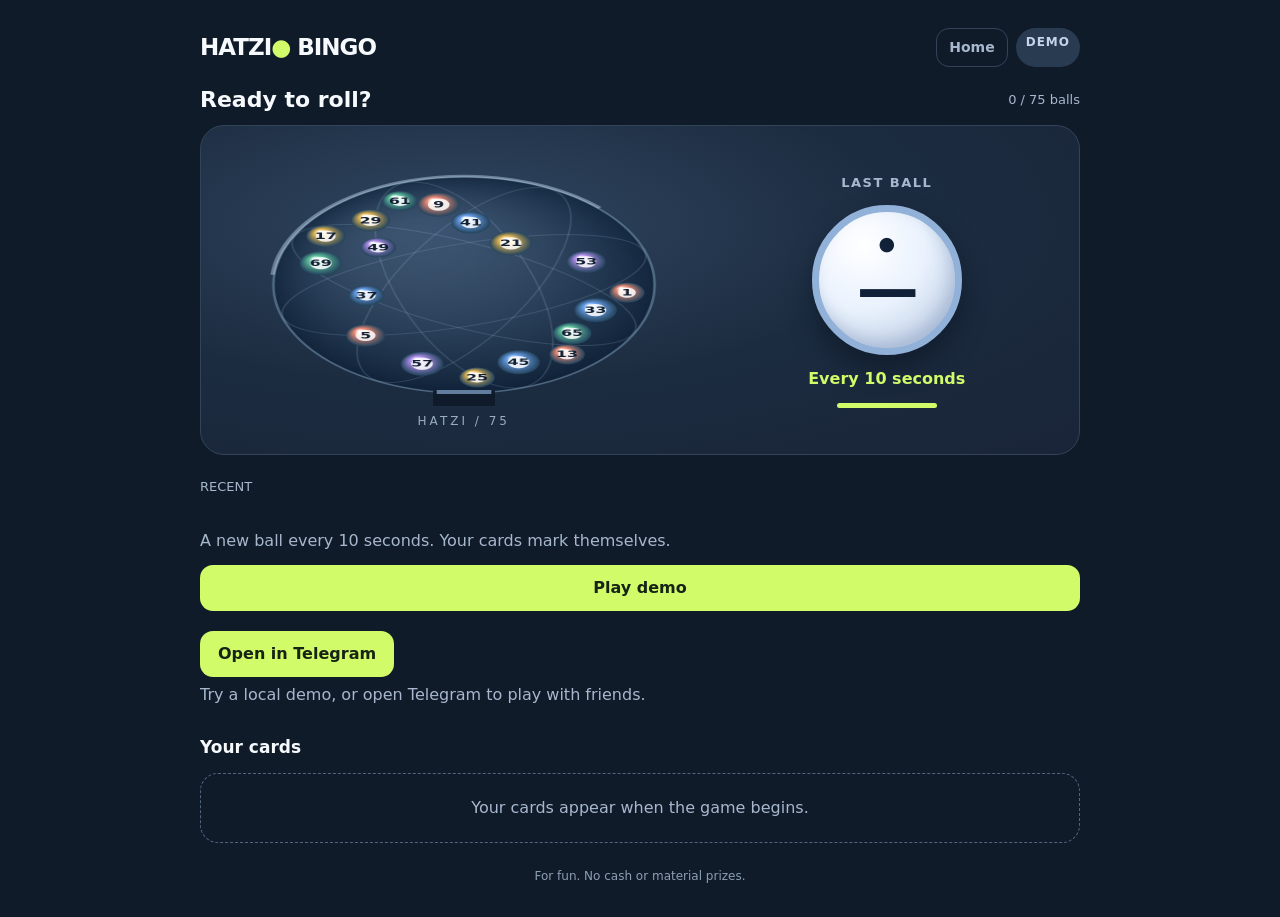
==== index.html @ c19e2aca "Build bilingual live Bingo Mini App with animated ball machine" ====
<!doctype html>
<html lang="en"><head><meta charset="utf-8"><meta name="viewport" content="width=device-width,initial-scale=1,viewport-fit=cover"><meta name="theme-color" content="#101b2a"><title>HATZI Bingo</title><script src="https://telegram.org/js/telegram-web-app.js"></script>
<style>
*{box-sizing:border-box} :root{color-scheme:dark;--bg:#101b2a;--panel:#1b293c;--edge:#33435a;--lime:#d1fb69;--muted:#a7b7cd;--white:#f7fafc}body{margin:0;background:var(--bg);color:var(--white);font:16px/1.5 system-ui,-apple-system,Segoe UI,sans-serif}button,a,select{font:inherit}button,a.action{min-height:46px;border:0;border-radius:13px;padding:11px 18px;font-weight:700;cursor:pointer;text-decoration:none;display:inline-flex;align-items:center;justify-content:center;gap:8px;background:var(--lime);color:#162415}button:disabled{opacity:.42;cursor:default}button.secondary,a.secondary{background:#29394f;color:var(--white);border:1px solid var(--edge)}button.ghost{background:transparent;color:var(--muted);border:1px solid var(--edge)}button:focus-visible,a:focus-visible,select:focus-visible{outline:3px solid #8dbeff;outline-offset:3px}main{max-width:920px;margin:auto;padding:18px 20px calc(32px + env(safe-area-inset-bottom))}header{display:flex;justify-content:space-between;align-items:center;gap:12px;margin-bottom:20px}.brand{font-weight:900;font-size:23px;letter-spacing:-1px}.brand span{color:var(--lime)}.badge{padding:5px 10px;border-radius:30px;font-size:12px;font-weight:800;letter-spacing:1px;background:#293b51;color:#c4d5eb}.heading{display:flex;align-items:center;justify-content:space-between;gap:12px;margin-bottom:12px}h1{font-size:22px;line-height:1.2;margin:0}h2{font-size:17px;margin:0}p{margin:6px 0;color:var(--muted)}.top-actions{display:flex;gap:8px}.top-actions button{font-size:14px;padding:8px 12px;min-height:38px}.stage{position:relative;background:radial-gradient(ellipse at 30% 30%,#304661 0,#1c2c40 50%,#192438 100%);border:1px solid var(--edge);border-radius:24px;overflow:hidden;padding:16px;display:grid;grid-template-columns:1.4fr 1fr;align-items:center;min-height:285px}.machine{position:relative;min-width:0}canvas{display:block;width:100%;aspect-ratio:1/1;max-height:280px}.machine-label{text-align:center;font-size:12px;letter-spacing:3px;color:#9aacbf;margin-top:-18px}.result{display:flex;flex-direction:column;align-items:center;gap:12px;position:relative}.result-label{color:var(--muted);font-size:13px;font-weight:700;letter-spacing:1.5px}.ball{width:116px;height:116px;border-radius:50%;display:flex;flex-direction:column;align-items:center;justify-content:center;color:#102138;background:radial-gradient(circle at 32% 25%,#fff 0,#eaf2fd 45%,#afc3de 100%);box-shadow:0 14px 25px #07111f80,inset -5px -8px 14px #5b709c40;border:7px solid #91b1d8}.ball small{font-size:19px;font-weight:900;line-height:1}.ball strong{font-size:48px;font-weight:900;line-height:1.15;letter-spacing:-2px}.ball.pop{animation:pop .65s cubic-bezier(.16,.92,.34,1.25)}@keyframes pop{0%{opacity:0;transform:translate(-60px,-70px) scale(.45) rotate(-40deg)}70%{opacity:1;transform:translate(0,7px) scale(1.06)}100%{transform:none}}.countdown{font-variant-numeric:tabular-nums;color:var(--lime);font-weight:750;font-size:16px;text-align:center}.timer-track{height:5px;width:100px;border-radius:4px;background:#4a5c7355;overflow:hidden}.timer-track i{display:block;height:100%;width:100%;background:var(--lime);transition:width .1s linear}.recent{display:flex;align-items:center;gap:9px;padding:14px 0 19px;min-height:68px;overflow:auto}.recent-label{color:var(--muted);font-size:13px;flex-shrink:0}.chip{display:grid;place-items:center;flex-shrink:0;width:40px;height:40px;border-radius:50%;background:#2b3b50;color:#dbe7f8;border:2px solid #587699;font-weight:800;font-size:14px}.chip:first-of-type{color:#142615;background:var(--lime);border-color:var(--lime)}.controls{display:flex;flex-wrap:wrap;gap:9px;margin:12px 0 20px}.controls>*{flex:1}.notice{background:#29384e;border:1px solid #536782;border-radius:12px;padding:12px 14px;margin:12px 0;font-size:14px;color:#dce6f3}.notice.error{border-color:#f58c82;color:#ffd6d1}.notice.success{border-color:var(--lime);color:var(--lime)}[hidden]{display:none!important}.cards{display:grid;grid-template-columns:repeat(2,minmax(0,1fr));gap:16px}.card{background:#f1f5fb;color:#233246;border-radius:18px;padding:13px;box-shadow:0 5px 0 #070f1e50}.card-title{display:flex;justify-content:space-between;color:#5a6c86;font-size:13px;font-weight:800;margin:1px 3px 9px}.grid{display:grid;grid-template-columns:repeat(5,minmax(0,1fr));gap:5px}.cell{display:grid;place-items:center;aspect-ratio:1/1;border-radius:9px;font-size:clamp(14px,3.7vw,25px);font-weight:800;background:#dce5f1;color:#243852;font-variant-numeric:tabular-nums;position:relative}.cell.hit{background:#275c43;color:#fff;box-shadow:inset 0 0 0 2px #39805b}.cell.hit::after{content:'✓';position:absolute;right:3px;top:0;font-size:10px;color:#b6ffa1}.cell.free{background:var(--lime);color:#254515;font-size:25px}.cell.label{background:none;color:#436384;aspect-ratio:auto;padding-bottom:5px;font-size:18px;font-weight:900}.card-section{margin-top:16px}.room-box{padding:16px;border-radius:16px;background:var(--panel);border:1px solid var(--edge);margin-bottom:16px}.room-box p{font-size:14px}.room-list{display:grid;gap:8px;margin-top:12px}.room-list button{justify-content:space-between;text-align:left}.room-options{display:flex;gap:6px;margin-top:14px}.room-options button{flex:1;padding:10px 4px}.room-options button.selected{background:var(--lime);color:#162415}.statusline{font-size:13px;color:var(--muted);margin-top:12px;text-align:center}.empty{border:1px dashed #526580;padding:22px;border-radius:18px;text-align:center;color:var(--muted)}.card-controls{display:flex;align-items:center;gap:10px;margin-bottom:12px}.card-controls span{color:var(--muted);font-size:14px}.foot{margin-top:24px;text-align:center;font-size:12px;color:#8d9fb5}.count-badge{font-size:13px;color:var(--muted)}.stage.running .machine-label{color:var(--lime)}@media(min-width:700px){main{padding-top:28px}.stage{min-height:330px}.ball{width:150px;height:150px}.ball strong{font-size:62px}.cards{grid-template-columns:repeat(2,minmax(0,1fr))}.cell{font-size:26px}}@media(max-width:370px){main{padding:12px}.stage{padding:7px;min-height:235px}.ball{width:94px;height:94px}.ball strong{font-size:38px}.cards{gap:8px}.card{padding:7px}.grid{gap:3px}}@media(prefers-reduced-motion:reduce){.ball.pop{animation:none}.timer-track i{transition:none}}
</style></head><body><main>
<header><div class="brand">HATZI<span>●</span> BINGO</div><div class="top-actions"><button class="ghost" id="homeBtn" type="button">Home</button><span class="badge" id="modeBadge">LIVE</span></div></header>
<div class="heading"><h1 id="gameTitle">Ready to roll?</h1><span class="count-badge" id="drawCount">75 balls</span></div>
<section class="stage" id="stage" aria-label="Bingo ball machine"><div class="machine"><canvas id="mixer" width="560" height="560" aria-label="Animated bingo balls"></canvas><div class="machine-label">HATZI / 75</div></div><div class="result"><div class="result-label" id="lastLabel">LAST BALL</div><div class="ball" id="ball"><small id="ballLetter">●</small><strong id="ballNumber">—</strong></div><div class="countdown" id="countdown">Every 10 seconds</div><div class="timer-track"><i id="timerBar"></i></div></div></section>
<div class="recent" id="recent"><span class="recent-label">RECENT</span></div>
<div class="notice" id="notice" role="status" hidden></div>
<section id="homePanel"><p id="intro">A new ball every 10 seconds. Your cards mark themselves.</p><div class="controls"><button id="soloBtn" type="button">Play solo</button><button id="hostBtn" class="secondary" type="button">Private room · Pro</button></div><div id="guestEntry" hidden><a class="action" id="telegramLink" href="https://t.me/HatziBingoBot">Open in Telegram</a><p id="demoHelp">Try a local demo, or open Telegram to play with friends.</p></div><div class="room-list" id="roomList"></div></section>
<section id="roomPanel" class="room-box" hidden><div class="heading"><h2 id="roomTitle">Private room</h2><span id="playerCount"></span></div><p id="playerNames"></p><p id="roomHelp"></p><div class="room-options" id="cardOptions"></div><div class="controls"><button id="startBtn" type="button">Start automatic game</button><button id="inviteBtn" class="secondary" type="button">Copy invitation</button><button id="closeBtn" class="ghost" type="button">Close room</button></div></section>
<div id="finishedPanel" class="notice success" hidden><strong id="finishTitle"></strong><p id="finishText"></p><button id="againBtn" type="button">Play again</button></div>
<section class="card-section"><div class="heading"><h2 id="cardsHeading">Your cards</h2><span id="cardSummary"></span></div><div class="cards" id="cards"></div><div class="empty" id="emptyCards">Your cards appear when the game begins.</div></section>
<div class="statusline" id="connection" aria-live="polite"></div><div class="foot" id="footer">For fun. No cash or material prizes.</div>
</main><script type="module">
const q=new URLSearchParams(location.search),bot=q.get('bot')==='zh'?'zh':'en',zh=bot==='zh',t=(en,cn)=>zh?cn:en;
document.documentElement.lang=zh?'zh-Hans':'en';
const $=id=>document.getElementById(id),tg=window.Telegram?.WebApp,initData=tg?.initData||'',live=!!initData;
const endpoint='https://wbyiwtrwtjmrwzpaalhk.supabase.co/functions/v1/hatzi-bingo/mini';
const botName=zh?'HatziBingoZhBot':'HatziBingoBot';let game=null,roomId=q.get('room')||null,offset=0,busy=false,polling=false,lastBall=null,canHost=false,demoPool=[],demoNext=0,home=true;
const text=(id,en,cn)=>$(id).textContent=t(en,cn);
text('homeBtn','Home','主页');text('gameTitle','Ready to roll?','准备好了吗？');text('lastLabel','LAST BALL','最新球');text('intro','A new ball every 10 seconds. Your cards mark themselves.','每10秒一个新球，卡片自动标记。');text('soloBtn',live?'Play solo':'Play demo',live?'单人游戏':'体验演示');text('hostBtn','Private room · Pro','私人房间 · Pro');text('telegramLink','Open in Telegram','在 Telegram 中打开');text('demoHelp','Try a local demo, or open Telegram to play with friends.','试用本地演示，或在 Telegram 中与朋友玩。');text('cardsHeading','Your cards','你的卡片');text('emptyCards','Your cards appear when the game begins.','游戏开始时显示卡片。');text('startBtn','Start automatic game','开始自动游戏');text('inviteBtn','Copy invitation','复制邀请');text('closeBtn','Close room','关闭房间');text('againBtn','Play again','再玩一局');text('footer','For fun. No cash or material prizes.','仅供娱乐，无现金或实物奖励。');$('telegramLink').href='https://t.me/'+botName;$('modeBadge').textContent=live?t('LIVE','实时'):t('DEMO','演示');$('guestEntry').hidden=live;$('hostBtn').hidden=!live;
if(live){tg.ready();tg.expand();try{tg.setHeaderColor('#101b2a');tg.setBackgroundColor('#101b2a');}catch{}}
function notice(message,error=false){$('notice').hidden=!message;$('notice').textContent=message;$('notice').className='notice'+(error?' error':'');}
async function api(action,extra={}){
  const start=Date.now();
  const res=await fetch(endpoint,{method:'POST',headers:{'Content-Type':'application/json'},body:JSON.stringify({action,bot,initData,...extra}),signal:AbortSignal.timeout(12000)});
  const data=await res.json();if(!res.ok)throw Error(data.error||t('Connection failed. Try again.','连接失败，请重试。'));
  if(data.serverNow)offset=data.serverNow-(start+Date.now())/2;
  return data;
}
async function mutate(action,extra={}){if(busy)return;busy=true;notice('');setBusy(true);try{const data=await api(action,{requestId:crypto.randomUUID(),...extra});canHost=data.canHost??canHost;game=data.game;roomId=game?.roomId??null;home=false;render();}catch(e){notice(e.message,true);}finally{busy=false;setBusy(false);}}
function setBusy(value){for(const id of ['soloBtn','hostBtn','startBtn','againBtn'])$(id).disabled=value;if(game?.mode==='room')$('startBtn').disabled=value||game.playerCount<2;}
const ballName=n=>'BINGO'[Math.floor((n-1)/15)]+'-'+n;
const color=n=>['#f18c75','#e8ba54','#6ba3ef','#b190ed','#61c5a0'][Math.floor((n-1)/15)]||'#91b1d8';
function render(){
  $('homePanel').hidden=!home;$('roomPanel').hidden=!game||game.mode!=='room'||home;$('finishedPanel').hidden=!game||game.status!=='finished'||home;
  $('gameTitle').textContent=home?t('Ready to roll?','准备好了吗？'):game?.mode==='room'?t('Private room','私人房间')+' · '+game.id.slice(-6):t('Solo session','单人游戏');
  const drawn=game?.drawn??[],n=drawn.at(-1);$('drawCount').textContent=drawn.length+' / '+(game?.mode==='solo'?45:75)+' '+t('balls','球');
  $('ballLetter').textContent=n?'BINGO'[Math.floor((n-1)/15)]:'●';$('ballNumber').textContent=n??'—';$('ball').style.borderColor=color(n);
  if(n&&n!==lastBall){$('ball').classList.remove('pop');void $('ball').offsetWidth;$('ball').classList.add('pop');if(live)tg.HapticFeedback?.impactOccurred('light');}lastBall=n;
  $('recent').replaceChildren();const label=document.createElement('span');label.className='recent-label';label.textContent=t('RECENT','最近');$('recent').append(label);
  for(const number of drawn.slice(-6).reverse()){const e=document.createElement('span');e.className='chip';e.textContent=ballName(number);e.style.borderColor=color(number);$('recent').append(e);}
  $('cards').replaceChildren();const cs=game?.cards??[];$('emptyCards').hidden=cs.length>0;$('cardSummary').textContent=cs.length?cs.length+' '+t('cards','张'):'';
  cs.forEach((card,index)=>{const box=document.createElement('article');box.className='card';const title=document.createElement('div');title.className='card-title';title.textContent=t('CARD ','卡片 ')+(index+1);box.append(title);const grid=document.createElement('div');grid.className='grid';for(const letter of 'BINGO'){const e=document.createElement('div');e.className='cell label';e.textContent=letter;grid.append(e);}for(let r=0;r<5;r++)for(let c=0;c<5;c++){const val=card[c*5+r],hit=drawn.includes(val);const e=document.createElement('div');e.className='cell'+(val===0?' free':hit?' hit':'');e.textContent=val===0?'★':val;e.setAttribute('aria-label',val===0?t('Free center','免费中心'):val+(hit?t(', marked','，已标记'):''));grid.append(e);}box.append(grid);$('cards').append(box);});
  if(game?.mode==='room'){
    $('roomTitle').textContent=t('Room lobby','房间大厅');$('playerCount').textContent=game.playerCount+'/30';$('playerNames').textContent=(game.players??[]).join(', ');
    $('roomHelp').textContent=game.status==='lobby'?t('Everyone receives the same number of cards. Invite at least one friend.','每人获得相同数量的卡片，请至少邀请一位朋友。'):t('The same ball is drawn for everyone, every 10 seconds.','每10秒为所有人抽出同一个球。');
    $('cardOptions').replaceChildren();if(game.status==='lobby'&&game.host)for(let i=1;i<=4;i++){const b=document.createElement('button');b.className=game.cardCount===i?'selected':'secondary';b.textContent=i+' '+t(i===1?'card':'cards','张');b.onclick=()=>mutate('count',{roomId,cardCount:i});$('cardOptions').append(b);}
    $('startBtn').hidden=game.status!=='lobby'||!game.host;$('startBtn').disabled=game.playerCount<2||busy;$('inviteBtn').hidden=game.status!=='lobby';$('closeBtn').hidden=!game.host||game.status==='finished';
  }
  if(game?.status==='finished'){text('finishTitle',game.winners?.length?'BINGO!':'Game complete',game.winners?.length?'宾果！':'游戏结束');$('finishText').textContent=(game.winners??[]).join(', ')||t('Ready for another round?','准备再玩一局吗？');$('againBtn').hidden=game.mode==='room'&&!game.host;}
  if(game?.expired)notice(t('This room expired. Return home to create or join another.','房间已过期，请返回主页。'),true);
}
async function showHome(){home=true;roomId=null;render();notice('');if(!live)return;try{const data=await api('home');canHost=data.canHost;$('roomList').replaceChildren();for(const r of data.rooms){const b=document.createElement('button');b.className='secondary';b.textContent=(r.host?t('Your room','你的房间'):t('Room','房间'))+' · '+r.id.slice(-6)+' · '+r.players;b.onclick=async()=>{roomId=r.id;home=false;await refresh();};$('roomList').append(b);}if(data.game?.status==='playing'){const b=document.createElement('button');b.className='secondary';b.textContent=t('Resume solo game','继续单人游戏');b.onclick=()=>mutate('solo');$('roomList').append(b);}}catch(e){notice(e.message,true);}}
async function refresh(){if(!live||home||polling||busy)return;polling=true;try{const data=await api('state',roomId?{roomId}:{});const previous=JSON.stringify(game);game=data.game;canHost=data.canHost??canHost;if(JSON.stringify(game)!==previous)render();$('connection').textContent=t('Synced with the room','已同步');}catch(e){$('connection').textContent=t('Reconnecting…','正在重新连接…');if(/sign in/i.test(e.message))notice(e.message,true);}finally{polling=false;}}
function shuffle(a){for(let i=a.length-1;i>0;i--){const u=new Uint32Array(1);crypto.getRandomValues(u);const j=u[0]%(i+1);[a[i],a[j]]=[a[j],a[i]];}return a;}
function makeCard(){const card=Array.from({length:5},(_,c)=>shuffle(Array.from({length:15},(_,i)=>c*15+i+1)).slice(0,5)).flat();card[12]=0;return card;}
function demo(){home=false;roomId=null;demoPool=shuffle(Array.from({length:75},(_,i)=>i+1));demoNext=Date.now()+10000;offset=0;game={id:'demo',mode:'solo',status:'playing',auto:true,cards:[makeCard()],drawn:[],nextDrawAt:demoNext,host:true,winners:[]};notice(t('Local demo. Open Telegram for a shared game.','本地演示，在 Telegram 中可参加共享游戏。'));render();}
function demoWin(card,drawn){const lines=[...Array.from({length:5},(_,r)=>Array.from({length:5},(_,c)=>c*5+r)),...Array.from({length:5},(_,c)=>Array.from({length:5},(_,r)=>c*5+r)),[0,6,12,18,24],[4,8,12,16,20]];return lines.some(line=>line.every(i=>card[i]===0||drawn.includes(card[i])));}
$('soloBtn').onclick=()=>live?mutate('solo'):demo();$('hostBtn').onclick=()=>mutate('room');$('startBtn').onclick=()=>mutate('begin',{roomId});$('closeBtn').onclick=()=>{if(confirm(t('Close this room for everyone?','为所有人关闭房间？')))mutate('close',{roomId});};$('againBtn').onclick=()=>game?.mode==='room'?mutate('room'):live?mutate('solo'):demo();$('homeBtn').onclick=showHome;
$('inviteBtn').onclick=async()=>{const link=`https://t.me/${botName}?start=r_${roomId}`;try{await navigator.clipboard.writeText(link);notice(t('Invitation copied. Anyone with this link can join before the game starts.','邀请已复制。持有链接的人可在游戏开始前加入。'));}catch{notice(link);}};
setInterval(()=>{if(!live&&game?.status==='playing'&&Date.now()>=demoNext){game.drawn.push(demoPool.pop());const win=demoWin(game.cards[0],game.drawn);if(win||game.drawn.length>=45){game.status='finished';game.winners=win?[t('You won!','你赢了！')]:[];game.nextDrawAt=null;}else{demoNext+=10000;game.nextDrawAt=demoNext;}render();}const active=!home&&game?.status==='playing';$('stage').classList.toggle('running',active);if(active){const remaining=Math.max(0,(game.nextDrawAt-(Date.now()+offset))/1000);$('countdown').textContent=remaining>0?t('Next in ','下一个：')+remaining.toFixed(1)+'s':t('Drawing…','抽球中…');$('timerBar').style.width=Math.min(100,remaining*10)+'%';}else{$('countdown').textContent=game?.status==='finished'&&!home?t('Round complete','本局结束'):t('Every 10 seconds','每10秒一个球');$('timerBar').style.width='100%';}},100);
setInterval(refresh,1500);document.addEventListener('visibilitychange',()=>{if(!document.hidden)refresh();});
// Animation is visual only. Live results always come from the authenticated server.
const cv=$('mixer'),cx=cv.getContext('2d'),reduced=matchMedia('(prefers-reduced-motion: reduce)').matches;
const balls=Array.from({length:18},(_,i)=>({x:280+Math.cos(i*2.4)*120,y:270+Math.sin(i*2.4)*120,vx:Math.sin(i+2)*2.5,vy:Math.cos(i+1)*2.5,r:20+(i%3)*2,n:1+i*4}));let lastFrame=0;
function frame(time){const dt=Math.min(2,(time-lastFrame)/16.67||1);lastFrame=time;cx.clearRect(0,0,560,560);const active=game?.status==='playing'&&!home, speed=active?1.7:.35;
cx.save();cx.translate(280,270);const glow=cx.createRadialGradient(-70,-90,5,0,0,225);glow.addColorStop(0,'#6887a940');glow.addColorStop(1,'#081b32b0');cx.fillStyle=glow;cx.beginPath();cx.arc(0,0,216,0,Math.PI*2);cx.fill();cx.strokeStyle='#83a5c080';cx.lineWidth=3;cx.stroke();cx.save();cx.rotate(reduced?0:time/5000);cx.strokeStyle='#adc6e52b';cx.lineWidth=2;for(let i=0;i<4;i++){cx.rotate(Math.PI/4);cx.beginPath();cx.ellipse(0,0,215,80,0,0,Math.PI*2);cx.stroke();}cx.restore();cx.restore();
for(let i=0;i<balls.length;i++){const b=balls[i];if(!reduced){b.x+=b.vx*dt*speed;b.y+=b.vy*dt*speed;const dx=b.x-280,dy=b.y-270,d=Math.hypot(dx,dy),limit=210-b.r;if(d>limit){const nx=dx/d,ny=dy/d,dot=b.vx*nx+b.vy*ny;b.vx-=2*dot*nx;b.vy-=2*dot*ny;b.x=280+nx*limit;b.y=270+ny*limit;}for(let j=0;j<i;j++){const a=balls[j],dx=b.x-a.x,dy=b.y-a.y,d=Math.hypot(dx,dy)||1;if(d<a.r+b.r){const push=(a.r+b.r-d)/2,nx=dx/d,ny=dy/d;b.x+=nx*push;b.y+=ny*push;a.x-=nx*push;a.y-=ny*push;const v=b.vx;b.vx=a.vx;a.vx=v;const w=b.vy;b.vy=a.vy;a.vy=w;}}}const g=cx.createRadialGradient(b.x-7,b.y-9,1,b.x,b.y,b.r);g.addColorStop(0,'#fff');g.addColorStop(.32,color(b.n));g.addColorStop(1,'#23435c');cx.fillStyle=g;cx.beginPath();cx.arc(b.x,b.y,b.r,0,Math.PI*2);cx.fill();cx.fillStyle='#ffffffd9';cx.beginPath();cx.arc(b.x,b.y,b.r*.51,0,Math.PI*2);cx.fill();cx.fillStyle='#122034';cx.font='bold 18px system-ui';cx.textAlign='center';cx.textBaseline='middle';cx.fillText(b.n,b.x,b.y+1);}
cx.strokeStyle='#d6ecff65';cx.lineWidth=5;cx.beginPath();cx.arc(280,270,218,Math.PI*1.03,Math.PI*1.75);cx.stroke();cx.fillStyle='#0f1b2a';cx.fillRect(245,482,70,30);cx.fillStyle='#627d9d';cx.fillRect(249,480,62,8);requestAnimationFrame(frame);}
requestAnimationFrame(frame);render();
if(live&&roomId){home=false;mutate('join',{roomId});}else showHome();
</script></body></html>
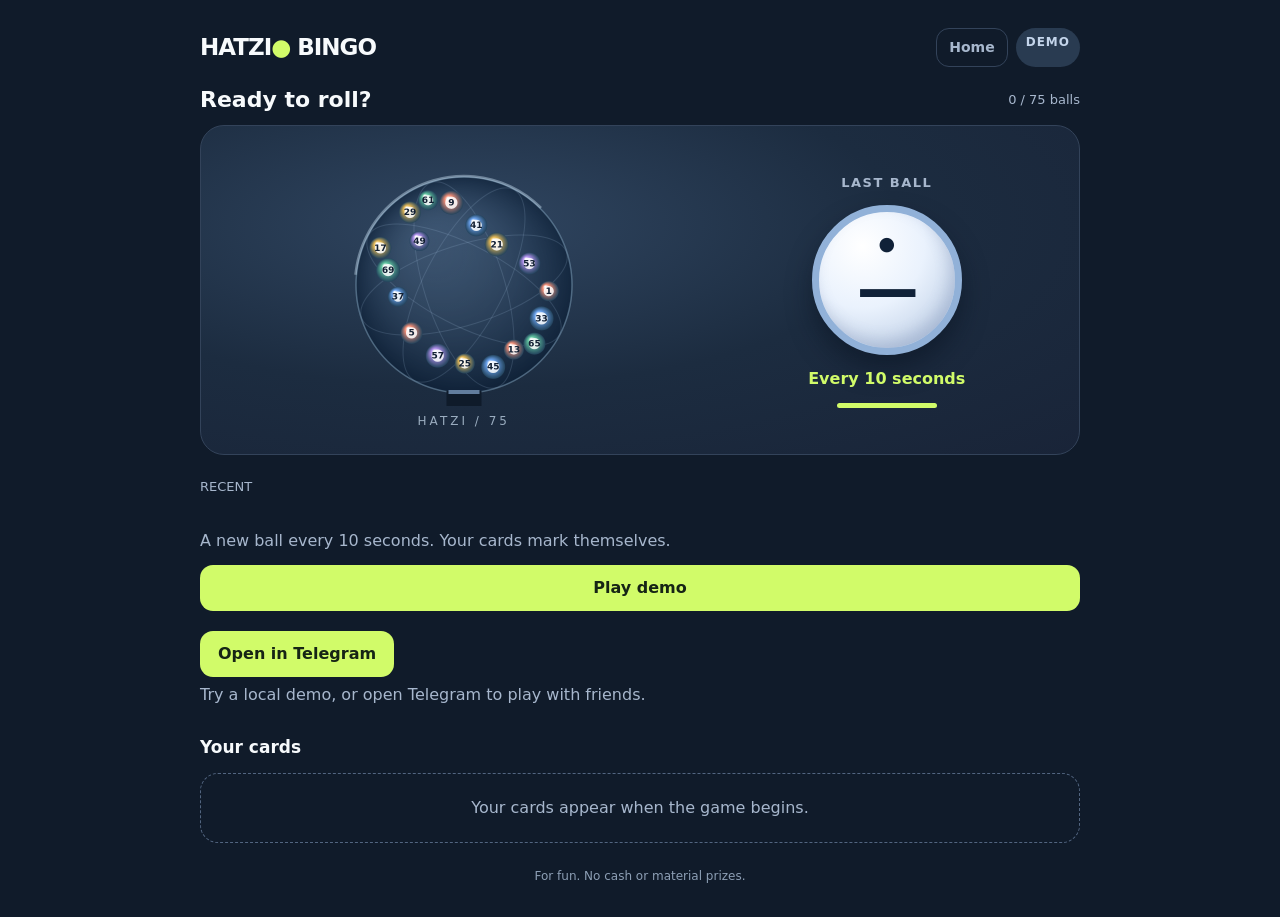
==== commit 49cffbfb: "Keep ball animation circular and improve single-card mobile layout" ====
--- a/index.html
+++ b/index.html
@@ -1,7 +1,7 @@
 <!doctype html>
 <html lang="en"><head><meta charset="utf-8"><meta name="viewport" content="width=device-width,initial-scale=1,viewport-fit=cover"><meta name="theme-color" content="#101b2a"><title>HATZI Bingo</title><script src="https://telegram.org/js/telegram-web-app.js"></script>
 <style>
-*{box-sizing:border-box} :root{color-scheme:dark;--bg:#101b2a;--panel:#1b293c;--edge:#33435a;--lime:#d1fb69;--muted:#a7b7cd;--white:#f7fafc}body{margin:0;background:var(--bg);color:var(--white);font:16px/1.5 system-ui,-apple-system,Segoe UI,sans-serif}button,a,select{font:inherit}button,a.action{min-height:46px;border:0;border-radius:13px;padding:11px 18px;font-weight:700;cursor:pointer;text-decoration:none;display:inline-flex;align-items:center;justify-content:center;gap:8px;background:var(--lime);color:#162415}button:disabled{opacity:.42;cursor:default}button.secondary,a.secondary{background:#29394f;color:var(--white);border:1px solid var(--edge)}button.ghost{background:transparent;color:var(--muted);border:1px solid var(--edge)}button:focus-visible,a:focus-visible,select:focus-visible{outline:3px solid #8dbeff;outline-offset:3px}main{max-width:920px;margin:auto;padding:18px 20px calc(32px + env(safe-area-inset-bottom))}header{display:flex;justify-content:space-between;align-items:center;gap:12px;margin-bottom:20px}.brand{font-weight:900;font-size:23px;letter-spacing:-1px}.brand span{color:var(--lime)}.badge{padding:5px 10px;border-radius:30px;font-size:12px;font-weight:800;letter-spacing:1px;background:#293b51;color:#c4d5eb}.heading{display:flex;align-items:center;justify-content:space-between;gap:12px;margin-bottom:12px}h1{font-size:22px;line-height:1.2;margin:0}h2{font-size:17px;margin:0}p{margin:6px 0;color:var(--muted)}.top-actions{display:flex;gap:8px}.top-actions button{font-size:14px;padding:8px 12px;min-height:38px}.stage{position:relative;background:radial-gradient(ellipse at 30% 30%,#304661 0,#1c2c40 50%,#192438 100%);border:1px solid var(--edge);border-radius:24px;overflow:hidden;padding:16px;display:grid;grid-template-columns:1.4fr 1fr;align-items:center;min-height:285px}.machine{position:relative;min-width:0}canvas{display:block;width:100%;aspect-ratio:1/1;max-height:280px}.machine-label{text-align:center;font-size:12px;letter-spacing:3px;color:#9aacbf;margin-top:-18px}.result{display:flex;flex-direction:column;align-items:center;gap:12px;position:relative}.result-label{color:var(--muted);font-size:13px;font-weight:700;letter-spacing:1.5px}.ball{width:116px;height:116px;border-radius:50%;display:flex;flex-direction:column;align-items:center;justify-content:center;color:#102138;background:radial-gradient(circle at 32% 25%,#fff 0,#eaf2fd 45%,#afc3de 100%);box-shadow:0 14px 25px #07111f80,inset -5px -8px 14px #5b709c40;border:7px solid #91b1d8}.ball small{font-size:19px;font-weight:900;line-height:1}.ball strong{font-size:48px;font-weight:900;line-height:1.15;letter-spacing:-2px}.ball.pop{animation:pop .65s cubic-bezier(.16,.92,.34,1.25)}@keyframes pop{0%{opacity:0;transform:translate(-60px,-70px) scale(.45) rotate(-40deg)}70%{opacity:1;transform:translate(0,7px) scale(1.06)}100%{transform:none}}.countdown{font-variant-numeric:tabular-nums;color:var(--lime);font-weight:750;font-size:16px;text-align:center}.timer-track{height:5px;width:100px;border-radius:4px;background:#4a5c7355;overflow:hidden}.timer-track i{display:block;height:100%;width:100%;background:var(--lime);transition:width .1s linear}.recent{display:flex;align-items:center;gap:9px;padding:14px 0 19px;min-height:68px;overflow:auto}.recent-label{color:var(--muted);font-size:13px;flex-shrink:0}.chip{display:grid;place-items:center;flex-shrink:0;width:40px;height:40px;border-radius:50%;background:#2b3b50;color:#dbe7f8;border:2px solid #587699;font-weight:800;font-size:14px}.chip:first-of-type{color:#142615;background:var(--lime);border-color:var(--lime)}.controls{display:flex;flex-wrap:wrap;gap:9px;margin:12px 0 20px}.controls>*{flex:1}.notice{background:#29384e;border:1px solid #536782;border-radius:12px;padding:12px 14px;margin:12px 0;font-size:14px;color:#dce6f3}.notice.error{border-color:#f58c82;color:#ffd6d1}.notice.success{border-color:var(--lime);color:var(--lime)}[hidden]{display:none!important}.cards{display:grid;grid-template-columns:repeat(2,minmax(0,1fr));gap:16px}.card{background:#f1f5fb;color:#233246;border-radius:18px;padding:13px;box-shadow:0 5px 0 #070f1e50}.card-title{display:flex;justify-content:space-between;color:#5a6c86;font-size:13px;font-weight:800;margin:1px 3px 9px}.grid{display:grid;grid-template-columns:repeat(5,minmax(0,1fr));gap:5px}.cell{display:grid;place-items:center;aspect-ratio:1/1;border-radius:9px;font-size:clamp(14px,3.7vw,25px);font-weight:800;background:#dce5f1;color:#243852;font-variant-numeric:tabular-nums;position:relative}.cell.hit{background:#275c43;color:#fff;box-shadow:inset 0 0 0 2px #39805b}.cell.hit::after{content:'✓';position:absolute;right:3px;top:0;font-size:10px;color:#b6ffa1}.cell.free{background:var(--lime);color:#254515;font-size:25px}.cell.label{background:none;color:#436384;aspect-ratio:auto;padding-bottom:5px;font-size:18px;font-weight:900}.card-section{margin-top:16px}.room-box{padding:16px;border-radius:16px;background:var(--panel);border:1px solid var(--edge);margin-bottom:16px}.room-box p{font-size:14px}.room-list{display:grid;gap:8px;margin-top:12px}.room-list button{justify-content:space-between;text-align:left}.room-options{display:flex;gap:6px;margin-top:14px}.room-options button{flex:1;padding:10px 4px}.room-options button.selected{background:var(--lime);color:#162415}.statusline{font-size:13px;color:var(--muted);margin-top:12px;text-align:center}.empty{border:1px dashed #526580;padding:22px;border-radius:18px;text-align:center;color:var(--muted)}.card-controls{display:flex;align-items:center;gap:10px;margin-bottom:12px}.card-controls span{color:var(--muted);font-size:14px}.foot{margin-top:24px;text-align:center;font-size:12px;color:#8d9fb5}.count-badge{font-size:13px;color:var(--muted)}.stage.running .machine-label{color:var(--lime)}@media(min-width:700px){main{padding-top:28px}.stage{min-height:330px}.ball{width:150px;height:150px}.ball strong{font-size:62px}.cards{grid-template-columns:repeat(2,minmax(0,1fr))}.cell{font-size:26px}}@media(max-width:370px){main{padding:12px}.stage{padding:7px;min-height:235px}.ball{width:94px;height:94px}.ball strong{font-size:38px}.cards{gap:8px}.card{padding:7px}.grid{gap:3px}}@media(prefers-reduced-motion:reduce){.ball.pop{animation:none}.timer-track i{transition:none}}
+*{box-sizing:border-box} :root{color-scheme:dark;--bg:#101b2a;--panel:#1b293c;--edge:#33435a;--lime:#d1fb69;--muted:#a7b7cd;--white:#f7fafc}body{margin:0;background:var(--bg);color:var(--white);font:16px/1.5 system-ui,-apple-system,Segoe UI,sans-serif}button,a,select{font:inherit}button,a.action{min-height:46px;border:0;border-radius:13px;padding:11px 18px;font-weight:700;cursor:pointer;text-decoration:none;display:inline-flex;align-items:center;justify-content:center;gap:8px;background:var(--lime);color:#162415}button:disabled{opacity:.42;cursor:default}button.secondary,a.secondary{background:#29394f;color:var(--white);border:1px solid var(--edge)}button.ghost{background:transparent;color:var(--muted);border:1px solid var(--edge)}button:focus-visible,a:focus-visible,select:focus-visible{outline:3px solid #8dbeff;outline-offset:3px}main{max-width:920px;margin:auto;padding:18px 20px calc(32px + env(safe-area-inset-bottom))}header{display:flex;justify-content:space-between;align-items:center;gap:12px;margin-bottom:20px}.brand{font-weight:900;font-size:23px;letter-spacing:-1px}.brand span{color:var(--lime)}.badge{padding:5px 10px;border-radius:30px;font-size:12px;font-weight:800;letter-spacing:1px;background:#293b51;color:#c4d5eb}.heading{display:flex;align-items:center;justify-content:space-between;gap:12px;margin-bottom:12px}h1{font-size:22px;line-height:1.2;margin:0}h2{font-size:17px;margin:0}p{margin:6px 0;color:var(--muted)}.top-actions{display:flex;gap:8px}.top-actions button{font-size:14px;padding:8px 12px;min-height:38px}.stage{position:relative;background:radial-gradient(ellipse at 30% 30%,#304661 0,#1c2c40 50%,#192438 100%);border:1px solid var(--edge);border-radius:24px;overflow:hidden;padding:16px;display:grid;grid-template-columns:1.4fr 1fr;align-items:center;min-height:285px}.machine{position:relative;min-width:0}canvas{display:block;width:min(100%,280px);height:auto;aspect-ratio:1/1;margin:auto}.machine-label{text-align:center;font-size:12px;letter-spacing:3px;color:#9aacbf;margin-top:-18px}.result{display:flex;flex-direction:column;align-items:center;gap:12px;position:relative}.result-label{color:var(--muted);font-size:13px;font-weight:700;letter-spacing:1.5px}.ball{width:116px;height:116px;border-radius:50%;display:flex;flex-direction:column;align-items:center;justify-content:center;color:#102138;background:radial-gradient(circle at 32% 25%,#fff 0,#eaf2fd 45%,#afc3de 100%);box-shadow:0 14px 25px #07111f80,inset -5px -8px 14px #5b709c40;border:7px solid #91b1d8}.ball small{font-size:19px;font-weight:900;line-height:1}.ball strong{font-size:48px;font-weight:900;line-height:1.15;letter-spacing:-2px}.ball.pop{animation:pop .65s cubic-bezier(.16,.92,.34,1.25)}@keyframes pop{0%{opacity:0;transform:translate(-60px,-70px) scale(.45) rotate(-40deg)}70%{opacity:1;transform:translate(0,7px) scale(1.06)}100%{transform:none}}.countdown{font-variant-numeric:tabular-nums;color:var(--lime);font-weight:750;font-size:16px;text-align:center}.timer-track{height:5px;width:100px;border-radius:4px;background:#4a5c7355;overflow:hidden}.timer-track i{display:block;height:100%;width:100%;background:var(--lime);transition:width .1s linear}.recent{display:flex;align-items:center;gap:9px;padding:14px 0 19px;min-height:68px;overflow:auto}.recent-label{color:var(--muted);font-size:13px;flex-shrink:0}.chip{display:grid;place-items:center;flex-shrink:0;width:40px;height:40px;border-radius:50%;background:#2b3b50;color:#dbe7f8;border:2px solid #587699;font-weight:800;font-size:14px}.chip:first-of-type{color:#142615;background:var(--lime);border-color:var(--lime)}.controls{display:flex;flex-wrap:wrap;gap:9px;margin:12px 0 20px}.controls>*{flex:1}.notice{background:#29384e;border:1px solid #536782;border-radius:12px;padding:12px 14px;margin:12px 0;font-size:14px;color:#dce6f3}.notice.error{border-color:#f58c82;color:#ffd6d1}.notice.success{border-color:var(--lime);color:var(--lime)}[hidden]{display:none!important}.cards{display:grid;grid-template-columns:repeat(2,minmax(0,1fr));gap:16px}.cards:has(.card:only-child){grid-template-columns:minmax(0,1fr);max-width:440px;margin-inline:auto}.card{background:#f1f5fb;color:#233246;border-radius:18px;padding:13px;box-shadow:0 5px 0 #070f1e50}.card-title{display:flex;justify-content:space-between;color:#5a6c86;font-size:13px;font-weight:800;margin:1px 3px 9px}.grid{display:grid;grid-template-columns:repeat(5,minmax(0,1fr));gap:5px}.cell{display:grid;place-items:center;aspect-ratio:1/1;border-radius:9px;font-size:clamp(14px,3.7vw,25px);font-weight:800;background:#dce5f1;color:#243852;font-variant-numeric:tabular-nums;position:relative}.cell.hit{background:#275c43;color:#fff;box-shadow:inset 0 0 0 2px #39805b}.cell.hit::after{content:'✓';position:absolute;right:3px;top:0;font-size:10px;color:#b6ffa1}.cell.free{background:var(--lime);color:#254515;font-size:25px}.cell.label{background:none;color:#436384;aspect-ratio:auto;padding-bottom:5px;font-size:18px;font-weight:900}.card-section{margin-top:16px}.room-box{padding:16px;border-radius:16px;background:var(--panel);border:1px solid var(--edge);margin-bottom:16px}.room-box p{font-size:14px}.room-list{display:grid;gap:8px;margin-top:12px}.room-list button{justify-content:space-between;text-align:left}.room-options{display:flex;gap:6px;margin-top:14px}.room-options button{flex:1;padding:10px 4px}.room-options button.selected{background:var(--lime);color:#162415}.statusline{font-size:13px;color:var(--muted);margin-top:12px;text-align:center}.empty{border:1px dashed #526580;padding:22px;border-radius:18px;text-align:center;color:var(--muted)}.card-controls{display:flex;align-items:center;gap:10px;margin-bottom:12px}.card-controls span{color:var(--muted);font-size:14px}.foot{margin-top:24px;text-align:center;font-size:12px;color:#8d9fb5}.count-badge{font-size:13px;color:var(--muted)}.stage.running .machine-label{color:var(--lime)}@media(min-width:700px){main{padding-top:28px}.stage{min-height:330px}.ball{width:150px;height:150px}.ball strong{font-size:62px}.cards{grid-template-columns:repeat(2,minmax(0,1fr))}.cell{font-size:26px}}@media(max-width:370px){main{padding:12px}.stage{padding:7px;min-height:235px}.ball{width:94px;height:94px}.ball strong{font-size:38px}.cards{gap:8px}.card{padding:7px}.grid{gap:3px}}@media(prefers-reduced-motion:reduce){.ball.pop{animation:none}.timer-track i{transition:none}}
 </style></head><body><main>
 <header><div class="brand">HATZI<span>●</span> BINGO</div><div class="top-actions"><button class="ghost" id="homeBtn" type="button">Home</button><span class="badge" id="modeBadge">LIVE</span></div></header>
 <div class="heading"><h1 id="gameTitle">Ready to roll?</h1><span class="count-badge" id="drawCount">75 balls</span></div>
@@ -42,7 +42,7 @@
   if(n&&n!==lastBall){$('ball').classList.remove('pop');void $('ball').offsetWidth;$('ball').classList.add('pop');if(live)tg.HapticFeedback?.impactOccurred('light');}lastBall=n;
   $('recent').replaceChildren();const label=document.createElement('span');label.className='recent-label';label.textContent=t('RECENT','最近');$('recent').append(label);
   for(const number of drawn.slice(-6).reverse()){const e=document.createElement('span');e.className='chip';e.textContent=ballName(number);e.style.borderColor=color(number);$('recent').append(e);}
-  $('cards').replaceChildren();const cs=game?.cards??[];$('emptyCards').hidden=cs.length>0;$('cardSummary').textContent=cs.length?cs.length+' '+t('cards','张'):'';
+  $('cards').replaceChildren();const cs=game?.cards??[];$('emptyCards').hidden=cs.length>0;$('cardSummary').textContent=cs.length?cs.length+' '+t(cs.length===1?'card':'cards','张'):'';
   cs.forEach((card,index)=>{const box=document.createElement('article');box.className='card';const title=document.createElement('div');title.className='card-title';title.textContent=t('CARD ','卡片 ')+(index+1);box.append(title);const grid=document.createElement('div');grid.className='grid';for(const letter of 'BINGO'){const e=document.createElement('div');e.className='cell label';e.textContent=letter;grid.append(e);}for(let r=0;r<5;r++)for(let c=0;c<5;c++){const val=card[c*5+r],hit=drawn.includes(val);const e=document.createElement('div');e.className='cell'+(val===0?' free':hit?' hit':'');e.textContent=val===0?'★':val;e.setAttribute('aria-label',val===0?t('Free center','免费中心'):val+(hit?t(', marked','，已标记'):''));grid.append(e);}box.append(grid);$('cards').append(box);});
   if(game?.mode==='room'){
     $('roomTitle').textContent=t('Room lobby','房间大厅');$('playerCount').textContent=game.playerCount+'/30';$('playerNames').textContent=(game.players??[]).join(', ');
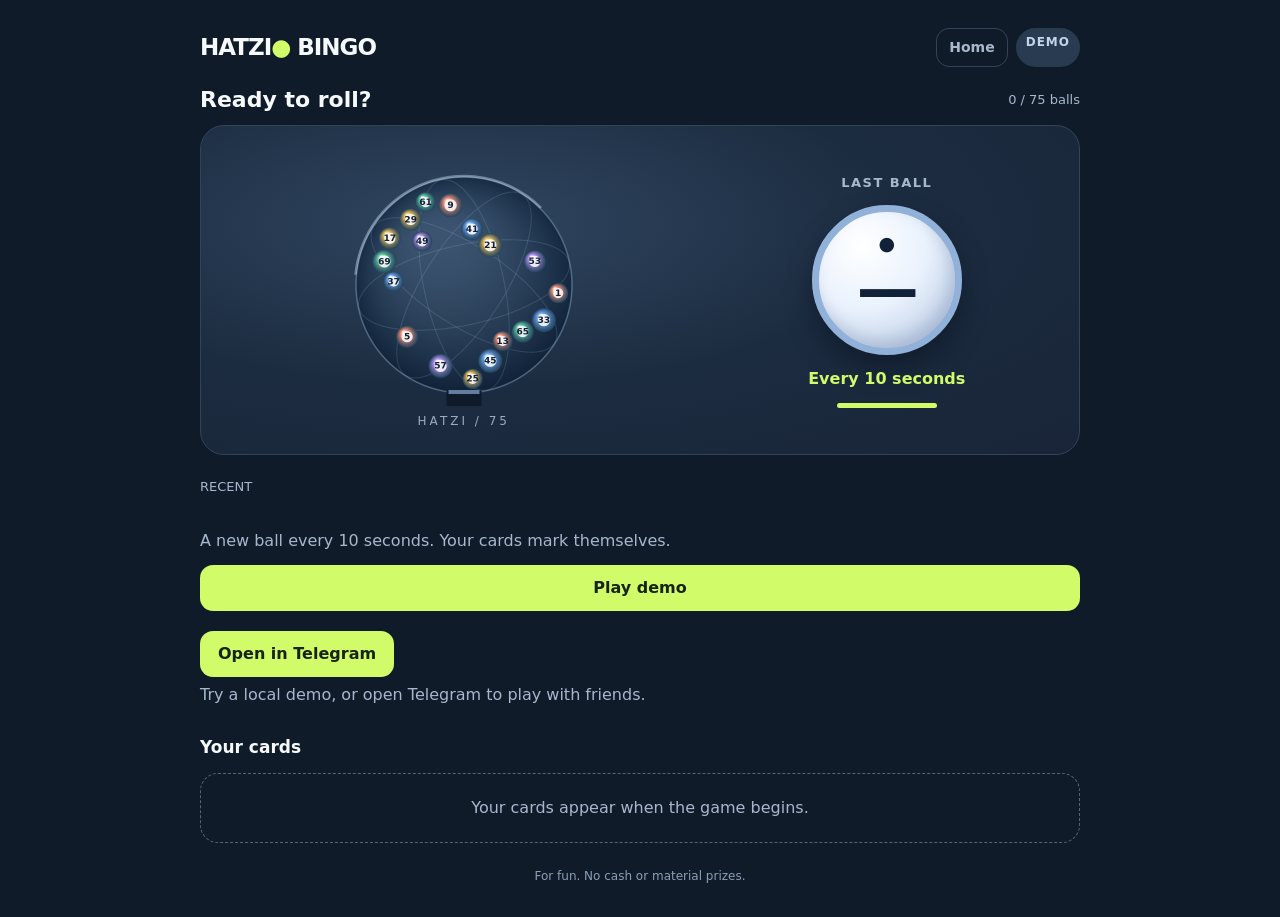
==== commit 12f591d4: "Add room play-point allocations, card pricing and host result reports" ====
--- a/index.html
+++ b/index.html
@@ -2,7 +2,7 @@
 <html lang="en"><head><meta charset="utf-8"><meta name="viewport" content="width=device-width,initial-scale=1,viewport-fit=cover"><meta name="theme-color" content="#101b2a"><title>HATZI Bingo</title><script src="https://telegram.org/js/telegram-web-app.js"></script>
 <style>
 *{box-sizing:border-box} :root{color-scheme:dark;--bg:#101b2a;--panel:#1b293c;--edge:#33435a;--lime:#d1fb69;--muted:#a7b7cd;--white:#f7fafc}body{margin:0;background:var(--bg);color:var(--white);font:16px/1.5 system-ui,-apple-system,Segoe UI,sans-serif}button,a,select{font:inherit}button,a.action{min-height:46px;border:0;border-radius:13px;padding:11px 18px;font-weight:700;cursor:pointer;text-decoration:none;display:inline-flex;align-items:center;justify-content:center;gap:8px;background:var(--lime);color:#162415}button:disabled{opacity:.42;cursor:default}button.secondary,a.secondary{background:#29394f;color:var(--white);border:1px solid var(--edge)}button.ghost{background:transparent;color:var(--muted);border:1px solid var(--edge)}button:focus-visible,a:focus-visible,select:focus-visible{outline:3px solid #8dbeff;outline-offset:3px}main{max-width:920px;margin:auto;padding:18px 20px calc(32px + env(safe-area-inset-bottom))}header{display:flex;justify-content:space-between;align-items:center;gap:12px;margin-bottom:20px}.brand{font-weight:900;font-size:23px;letter-spacing:-1px}.brand span{color:var(--lime)}.badge{padding:5px 10px;border-radius:30px;font-size:12px;font-weight:800;letter-spacing:1px;background:#293b51;color:#c4d5eb}.heading{display:flex;align-items:center;justify-content:space-between;gap:12px;margin-bottom:12px}h1{font-size:22px;line-height:1.2;margin:0}h2{font-size:17px;margin:0}p{margin:6px 0;color:var(--muted)}.top-actions{display:flex;gap:8px}.top-actions button{font-size:14px;padding:8px 12px;min-height:38px}.stage{position:relative;background:radial-gradient(ellipse at 30% 30%,#304661 0,#1c2c40 50%,#192438 100%);border:1px solid var(--edge);border-radius:24px;overflow:hidden;padding:16px;display:grid;grid-template-columns:1.4fr 1fr;align-items:center;min-height:285px}.machine{position:relative;min-width:0}canvas{display:block;width:min(100%,280px);height:auto;aspect-ratio:1/1;margin:auto}.machine-label{text-align:center;font-size:12px;letter-spacing:3px;color:#9aacbf;margin-top:-18px}.result{display:flex;flex-direction:column;align-items:center;gap:12px;position:relative}.result-label{color:var(--muted);font-size:13px;font-weight:700;letter-spacing:1.5px}.ball{width:116px;height:116px;border-radius:50%;display:flex;flex-direction:column;align-items:center;justify-content:center;color:#102138;background:radial-gradient(circle at 32% 25%,#fff 0,#eaf2fd 45%,#afc3de 100%);box-shadow:0 14px 25px #07111f80,inset -5px -8px 14px #5b709c40;border:7px solid #91b1d8}.ball small{font-size:19px;font-weight:900;line-height:1}.ball strong{font-size:48px;font-weight:900;line-height:1.15;letter-spacing:-2px}.ball.pop{animation:pop .65s cubic-bezier(.16,.92,.34,1.25)}@keyframes pop{0%{opacity:0;transform:translate(-60px,-70px) scale(.45) rotate(-40deg)}70%{opacity:1;transform:translate(0,7px) scale(1.06)}100%{transform:none}}.countdown{font-variant-numeric:tabular-nums;color:var(--lime);font-weight:750;font-size:16px;text-align:center}.timer-track{height:5px;width:100px;border-radius:4px;background:#4a5c7355;overflow:hidden}.timer-track i{display:block;height:100%;width:100%;background:var(--lime);transition:width .1s linear}.recent{display:flex;align-items:center;gap:9px;padding:14px 0 19px;min-height:68px;overflow:auto}.recent-label{color:var(--muted);font-size:13px;flex-shrink:0}.chip{display:grid;place-items:center;flex-shrink:0;width:40px;height:40px;border-radius:50%;background:#2b3b50;color:#dbe7f8;border:2px solid #587699;font-weight:800;font-size:14px}.chip:first-of-type{color:#142615;background:var(--lime);border-color:var(--lime)}.controls{display:flex;flex-wrap:wrap;gap:9px;margin:12px 0 20px}.controls>*{flex:1}.notice{background:#29384e;border:1px solid #536782;border-radius:12px;padding:12px 14px;margin:12px 0;font-size:14px;color:#dce6f3}.notice.error{border-color:#f58c82;color:#ffd6d1}.notice.success{border-color:var(--lime);color:var(--lime)}[hidden]{display:none!important}.cards{display:grid;grid-template-columns:repeat(2,minmax(0,1fr));gap:16px}.cards:has(.card:only-child){grid-template-columns:minmax(0,1fr);max-width:440px;margin-inline:auto}.card{background:#f1f5fb;color:#233246;border-radius:18px;padding:13px;box-shadow:0 5px 0 #070f1e50}.card-title{display:flex;justify-content:space-between;color:#5a6c86;font-size:13px;font-weight:800;margin:1px 3px 9px}.grid{display:grid;grid-template-columns:repeat(5,minmax(0,1fr));gap:5px}.cell{display:grid;place-items:center;aspect-ratio:1/1;border-radius:9px;font-size:clamp(14px,3.7vw,25px);font-weight:800;background:#dce5f1;color:#243852;font-variant-numeric:tabular-nums;position:relative}.cell.hit{background:#275c43;color:#fff;box-shadow:inset 0 0 0 2px #39805b}.cell.hit::after{content:'✓';position:absolute;right:3px;top:0;font-size:10px;color:#b6ffa1}.cell.free{background:var(--lime);color:#254515;font-size:25px}.cell.label{background:none;color:#436384;aspect-ratio:auto;padding-bottom:5px;font-size:18px;font-weight:900}.card-section{margin-top:16px}.room-box{padding:16px;border-radius:16px;background:var(--panel);border:1px solid var(--edge);margin-bottom:16px}.room-box p{font-size:14px}.room-list{display:grid;gap:8px;margin-top:12px}.room-list button{justify-content:space-between;text-align:left}.room-options{display:flex;gap:6px;margin-top:14px}.room-options button{flex:1;padding:10px 4px}.room-options button.selected{background:var(--lime);color:#162415}.statusline{font-size:13px;color:var(--muted);margin-top:12px;text-align:center}.empty{border:1px dashed #526580;padding:22px;border-radius:18px;text-align:center;color:var(--muted)}.card-controls{display:flex;align-items:center;gap:10px;margin-bottom:12px}.card-controls span{color:var(--muted);font-size:14px}.foot{margin-top:24px;text-align:center;font-size:12px;color:#8d9fb5}.count-badge{font-size:13px;color:var(--muted)}.stage.running .machine-label{color:var(--lime)}@media(min-width:700px){main{padding-top:28px}.stage{min-height:330px}.ball{width:150px;height:150px}.ball strong{font-size:62px}.cards{grid-template-columns:repeat(2,minmax(0,1fr))}.cell{font-size:26px}}@media(max-width:370px){main{padding:12px}.stage{padding:7px;min-height:235px}.ball{width:94px;height:94px}.ball strong{font-size:38px}.cards{gap:8px}.card{padding:7px}.grid{gap:3px}}@media(prefers-reduced-motion:reduce){.ball.pop{animation:none}.timer-track i{transition:none}}
-</style></head><body><main>
+.points-panel{margin:16px 0;padding:16px;border:1px solid var(--edge);border-radius:16px;background:var(--panel)}.points-panel p{font-size:13px}.points-form{display:flex;flex-wrap:wrap;gap:10px;align-items:end;margin:14px 0}.points-form label{display:grid;gap:6px}.points-form input,.points-form select{font:inherit;background:var(--bg);color:var(--white);padding:10px;border:1px solid var(--edge);border-radius:8px;max-width:100%;min-width:0}.points-form>*{max-width:100%}.points-scroll{overflow-x:auto;margin:14px 0}.points-scroll table{border-collapse:collapse;font-size:13px;white-space:nowrap;width:100%}.points-scroll th,.points-scroll td{padding:9px;border-bottom:1px solid var(--edge);text-align:start}.points-panel details{margin:12px 0}.points-panel summary{cursor:pointer} </style></head><body><main>
 <header><div class="brand">HATZI<span>●</span> BINGO</div><div class="top-actions"><button class="ghost" id="homeBtn" type="button">Home</button><span class="badge" id="modeBadge">LIVE</span></div></header>
 <div class="heading"><h1 id="gameTitle">Ready to roll?</h1><span class="count-badge" id="drawCount">75 balls</span></div>
 <section class="stage" id="stage" aria-label="Bingo ball machine"><div class="machine"><canvas id="mixer" width="560" height="560" aria-label="Animated bingo balls"></canvas><div class="machine-label">HATZI / 75</div></div><div class="result"><div class="result-label" id="lastLabel">LAST BALL</div><div class="ball" id="ball"><small id="ballLetter">●</small><strong id="ballNumber">—</strong></div><div class="countdown" id="countdown">Every 10 seconds</div><div class="timer-track"><i id="timerBar"></i></div></div></section>
@@ -10,10 +10,11 @@
 <div class="notice" id="notice" role="status" hidden></div>
 <section id="homePanel"><p id="intro">A new ball every 10 seconds. Your cards mark themselves.</p><div class="controls"><button id="soloBtn" type="button">Play solo</button><button id="hostBtn" class="secondary" type="button">Private room · Pro</button></div><div id="guestEntry" hidden><a class="action" id="telegramLink" href="https://t.me/HatziBingoBot">Open in Telegram</a><p id="demoHelp">Try a local demo, or open Telegram to play with friends.</p></div><div class="room-list" id="roomList"></div></section>
 <section id="roomPanel" class="room-box" hidden><div class="heading"><h2 id="roomTitle">Private room</h2><span id="playerCount"></span></div><p id="playerNames"></p><p id="roomHelp"></p><div class="room-options" id="cardOptions"></div><div class="controls"><button id="startBtn" type="button">Start automatic game</button><button id="inviteBtn" class="secondary" type="button">Copy invitation</button><button id="closeBtn" class="ghost" type="button">Close room</button></div></section>
-<div id="finishedPanel" class="notice success" hidden><strong id="finishTitle"></strong><p id="finishText"></p><button id="againBtn" type="button">Play again</button></div>
+<section id="pointsPanel" class="points-panel" hidden></section><button id="reportsToggle" class="secondary" hidden>My room reports</button><section id="reportsPanel" class="points-panel" hidden></section><div id="finishedPanel" class="notice success" hidden><strong id="finishTitle"></strong><p id="finishText"></p><button id="againBtn" type="button">Play again</button></div>
 <section class="card-section"><div class="heading"><h2 id="cardsHeading">Your cards</h2><span id="cardSummary"></span></div><div class="cards" id="cards"></div><div class="empty" id="emptyCards">Your cards appear when the game begins.</div></section>
 <div class="statusline" id="connection" aria-live="polite"></div><div class="foot" id="footer">For fun. No cash or material prizes.</div>
 </main><script type="module">
+import {createPointsUI} from "./points-ui.js";
 const q=new URLSearchParams(location.search),bot=q.get('bot')==='zh'?'zh':'en',zh=bot==='zh',t=(en,cn)=>zh?cn:en;
 document.documentElement.lang=zh?'zh-Hans':'en';
 const $=id=>document.getElementById(id),tg=window.Telegram?.WebApp,initData=tg?.initData||'',live=!!initData;
@@ -34,7 +35,9 @@
 function setBusy(value){for(const id of ['soloBtn','hostBtn','startBtn','againBtn'])$(id).disabled=value;if(game?.mode==='room')$('startBtn').disabled=value||game.playerCount<2;}
 const ballName=n=>'BINGO'[Math.floor((n-1)/15)]+'-'+n;
 const color=n=>['#f18c75','#e8ba54','#6ba3ef','#b190ed','#61c5a0'][Math.floor((n-1)/15)]||'#91b1d8';
+const pointsUI=createPointsUI({t,api,mutate,getState:()=>({game,home,roomId,busy}),live});
 function render(){
+  pointsUI.render();
   $('homePanel').hidden=!home;$('roomPanel').hidden=!game||game.mode!=='room'||home;$('finishedPanel').hidden=!game||game.status!=='finished'||home;
   $('gameTitle').textContent=home?t('Ready to roll?','准备好了吗？'):game?.mode==='room'?t('Private room','私人房间')+' · '+game.id.slice(-6):t('Solo session','单人游戏');
   const drawn=game?.drawn??[],n=drawn.at(-1);$('drawCount').textContent=drawn.length+' / '+(game?.mode==='solo'?45:75)+' '+t('balls','球');
@@ -73,4 +76,3 @@
 requestAnimationFrame(frame);render();
 if(live&&roomId){home=false;mutate('join',{roomId});}else showHome();
 </script></body></html>
-
